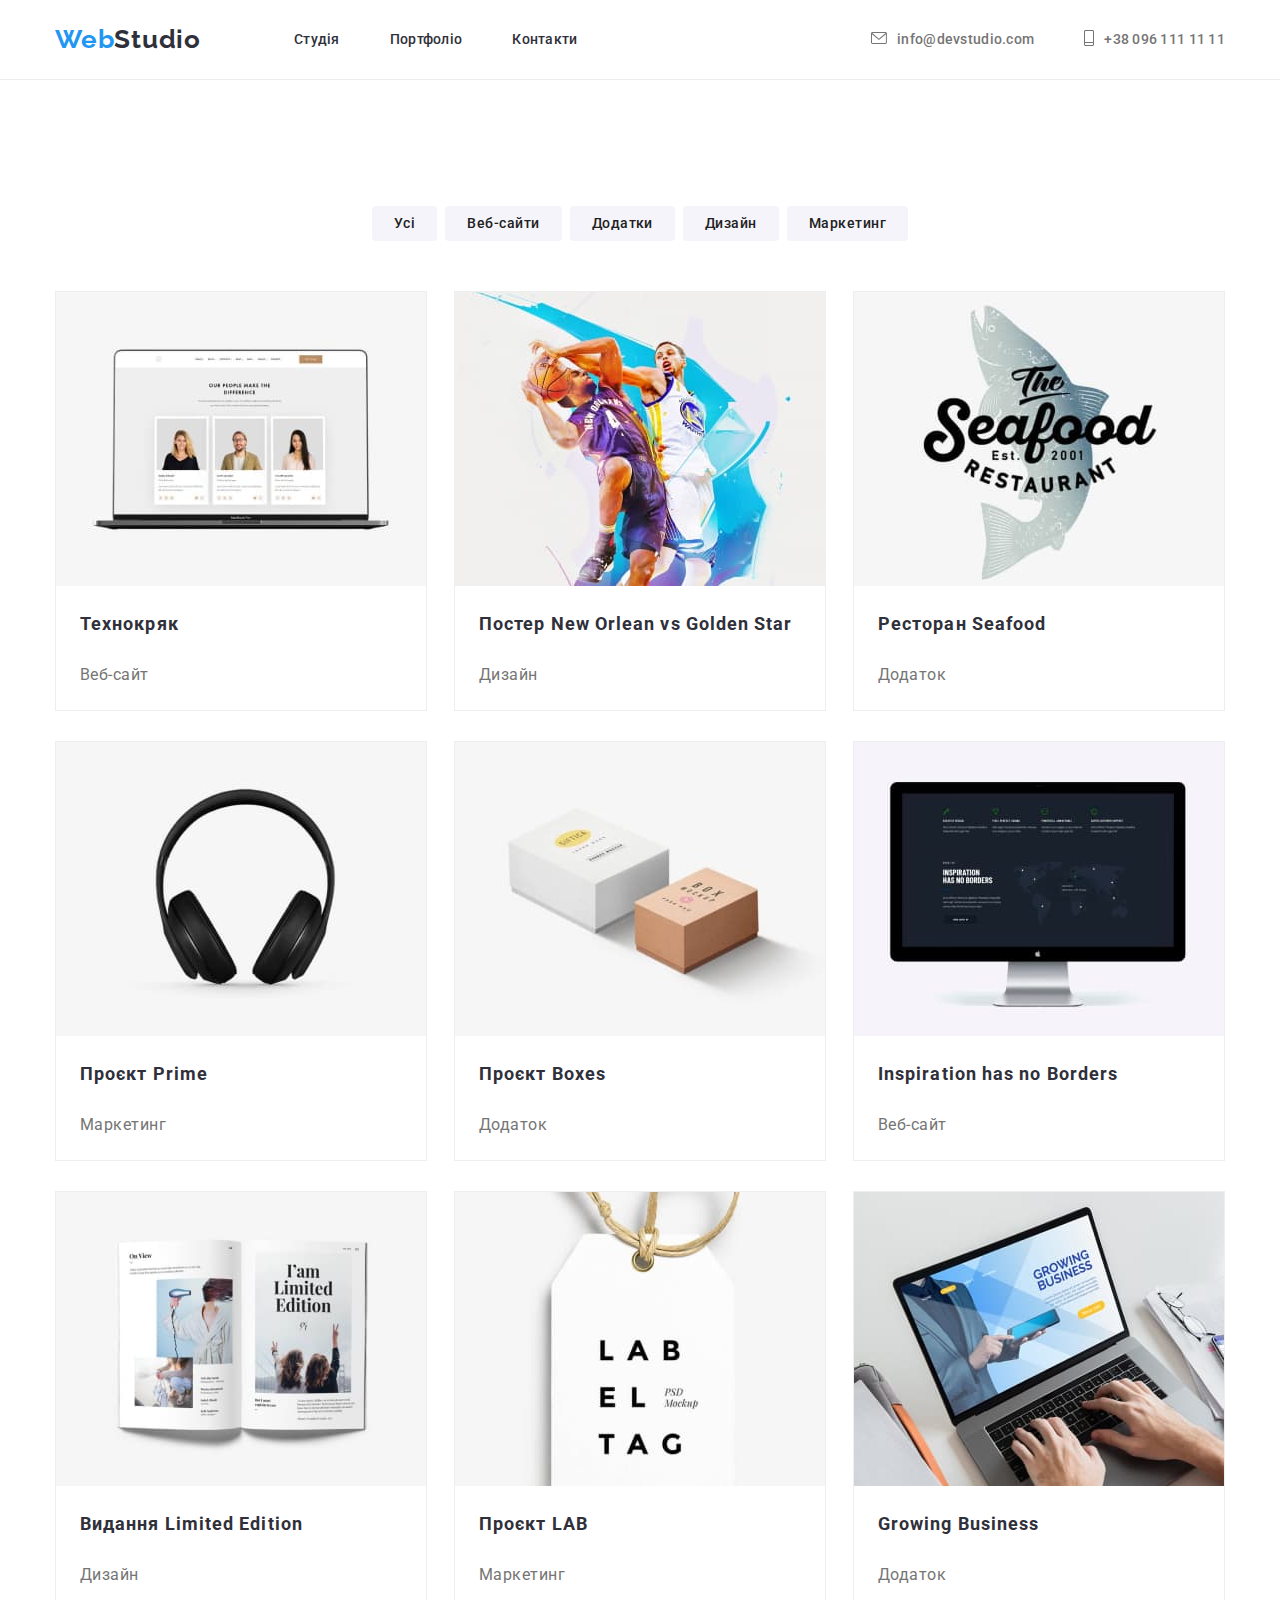
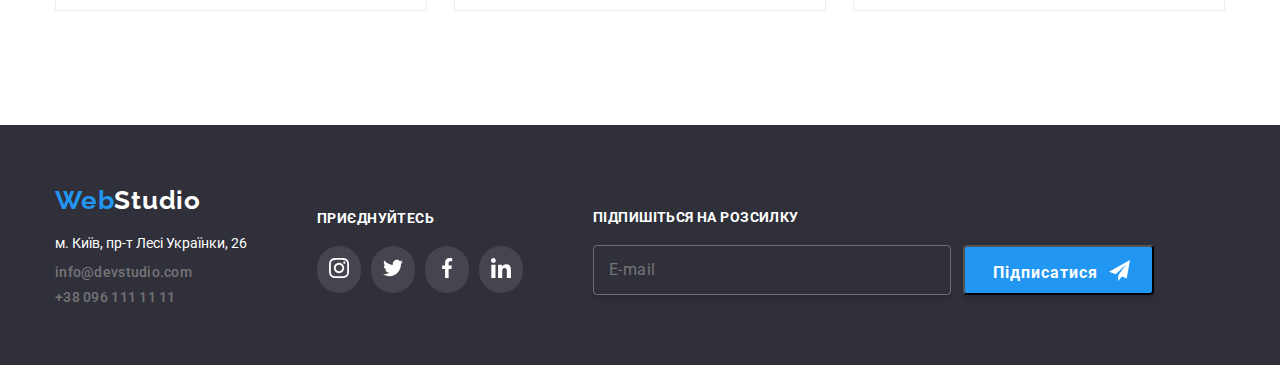
==== Portfolio.html @ fb2f6e96 "add Modal, Header after and footer form" ====
<!DOCTYPE html>
<html lang="en">
<head>
    <meta charset="UTF-8">
    <meta name="viewport" content="width=device-width, initial-scale=1.0">
    <link rel="preconnect" href="https://fonts.googleapis.com">
<link rel="preconnect" href="https://fonts.gstatic.com" crossorigin>
<link href="https://fonts.googleapis.com/css2?family=Raleway:wght@700;900&family=Roboto:wght@400;500;700&display=swap" rel="stylesheet">
<link rel="stylesheet" href="https://cdnjs.cloudflare.com/ajax/libs/modern-normalize/2.0.0/modern-normalize.min.css">
    <title>Portfolio</title>

    <link rel="stylesheet" href="./css/potfolio.css">

</head> 
<body>
    <header class="header">
        <div class="container">
            <div class="header_pages">
            <a href="index.html" class="logo">Web<span class="logo2" id="header-logo__black">Studio</span></a>
            <nav class="navigation">
            <ul class="nav__list">
                <li class="nav-list__item"><a href="./index.html" class="nav-list__link">Студія</a></li>
                <li class="nav-list__item"><a href="./Portfolio.html" class="nav-list__link">Портфоліо</a> </li>
                <li class="nav-list__item"><a href="#" class="nav-list__link">Контакти</a></li>
            </ul>
            </nav>
        </div>
            <ul class="contacts">

                <li class="contacts__item">
                <a href="mailto:info@devstudio.com" class="contact-link__item">    
                    <svg class="contacts-email__svg">
                    <use href="./images/icons/symbol-defs.svg#icon-email"></use>
                </svg>
                </a> 
                <a href="mailto:info@devstudio.com" class="mailto__link">info@devstudio.com</a>
            </li>
                <li class="contacts__item">
                    <a href="tel:+380961111111" class="contact-link__item">
                    <svg class="contacts-phone__svg">
                    <use href="./images/icons/symbol-defs.svg#icon-phone"></use>
                </svg>
                </a>
                <a href="tel:+380961111111" class="tel__link">+38 096 111 11 11</a>
            </li>
            
            </ul>
    </div>
    </header>
    <main class="main">
        <section class="descr">
        <div class="container">
            <ul class="btn__list">
                <li class="btn-list__item">
                    <button type="button" class="btn-list__btn">Усі
                        
                    </button></li>
                <li class="btn-list__item">
                    <button type="button" class="btn-list__btn">Веб-сайти

                    </button></li>
                <li class="btn-list__item">
                    <button type="button" class="btn-list__btn">Додатки

                    </button></li>
                <li class="btn-list__item">
                    <button type="button" class="btn-list__btn">Дизайн

                    </button></li>
                <li class="btn-list__item">
                    <button type="button" class="btn-list__btn">Маркетинг

                    </button></li>
            </ul>
        <ul class="descr__list">
            <li class="descr-list__item">
                <img src="./images/imgp1.jpg" alt="PC" class="list__img">
                <h3 class="descr-list__title">Технокряк</h3>
                <p  class="descr-list__category">Веб-сайт</p>
            </li>
            <li class="descr-list__item">
                <img   class="list__img" src="./images/imgp2.jpg" alt="basket-ball">
                <h3 class="descr-list__title">Постер New Orlean vs Golden Star</h3>
                <p  class="descr-list__category">Дизайн</p>
            </li>
            <li class="descr-list__item">
                <img  class="list__img" src="./images/imgp3.jpg" alt="SeaGood">
                <h3 class="descr-list__title">Ресторан Seafood</h3>
                <p  class="descr-list__category">Додаток</p>
            </li>
            <li class="descr-list__item">
                <img  class="list__img" src="./images/imgp4.jpg" alt="earphones">
                <h3 class="descr-list__title">Проєкт Prime</h3>
                <p  class="descr-list__category">Маркетинг</p>
            </li>
            <li class="descr-list__item">
                <img  class="list__img" src="./images/imgp5.jpg" alt="boxes">
                <h3 class="descr-list__title"> Проєкт Boxes</h3>
                <p  class="descr-list__category">Додаток</p>
            </li>
            <li class="descr-list__item">
                <img  class="list__img" src="./images/imgp6.jpg" alt="PC_2.0">
                <h3 class="descr-list__title">Inspiration has no Borders</h3>
                <p  class="descr-list__category">Веб-сайт</p>
            </li>
            <li class="descr-list__item">
                <img  class="list__img" src="./images/imgp7.jpg" alt="book">
                <h3 class="descr-list__title">Видання Limited Edition</h3>
                <p class="descr-list__category">Дизайн</p>
            </li>
            <li class="descr-list__item">
                <img  class="list__img" src="./images/imgp8.jpg" alt="Lab_El_Tag">
                <h3 class="descr-list__title"> Проєкт LAB</h3>
                <p  class="descr-list__category">Маркетинг</p>
            </li>
            <li class="descr-list__item">
                <img  class="list__img" src="./images/imgp9.jpg" alt="PC_3.0">
                <h3 class="descr-list__title">Growing Business</h3>
                <p class="descr-list__category">Додаток</p>
            </li>
        </ul> 
    </div>
    </section>
    </main>
    <footer class="footer">
        <div class="container"> 
        <div class="footer-pages__left">
            <a href="./index.html" class="logo">Web<span class="logo2" id="footer-logo__white">Studio</span></a>
            
    <p class="footer__address">м. Київ, пр-т Лесі Українки, 26</p>
            <ul class="footer-contacts__list">
    <li class="footer-list__item"><a href="mailto:info@devstudio.com" class="footer__mailto">info@devstudio.com</a> </li>
    <li class="footer-list__item"><a href="tel:+380961111111" class="footer__tel ">+38 096 111 11 11</a></li>
    </div>      
    </ul>
        <div class="footer-pages__center">
            <h3 class="footer-pages__title">приєднуйтесь</h3>
            <ul class="footer-network__list">
            <li class="footer-network__item">
                <a href="#" class="footer-network__link">
                <svg class="footer-network__svg">
                    <use href="./images/icons/symbol-defs.svg#icon-instagram"></use>
                </svg>
                </a>
            </li>
            <li class="footer-network__item">
                <a href="#" class="footer-network__link">
                <svg class="footer-network__svg">
                    <use href="./images/icons/symbol-defs.svg#icon-twitter"></use>
                </svg>
                </a>
            </li>
            <li class="footer-network__item">
                <a href="#" class="footer-network__link">
                <svg class="footer-network__svg">
                    <use href="./images/icons/symbol-defs.svg#icon-facebook"></use>
                </svg>
                </a>
            </li>
            <li class="footer-network__item">
                <a href="#" class="footer-network__link">
                <svg class="footer-network__svg">
                    <use href="./images/icons/symbol-defs.svg#icon-linkedin"></use>
                </svg>
                </a>
            </li>
            </ul>
        </div>
        <div class="footer-pages__right">
            <h3 class="footer-pages__title">Підпишіться на розсилку</h3>
            <form class="footer-right__form">
                <input type="email" placeholder="E-mail" class="footer-right__input">
                <button class="footer-right__btn" type="button">Підписатися <svg class="footer-right__icon"><use href="./images/icons/symbol-defs.svg#icon-footer1"></use></svg></button>
            </form>
        </div>
</div>
    </footer>
</body>
</html>
---- css/potfolio.css ----
:root{
    --project-black:#2F303A;;
    --project-grey:rgba(117, 117, 117, 1);
    --project-blue:rgba(33, 150, 243, 1);
}
body{
    font-family: 'Roboto', sans-serif;
    font-size: 14px;
    font-style: normal;
    line-height: normal;
}
a{
    text-decoration: none;
}
ul{
    list-style-type: none;
}

ul, p, h2, button{
    padding: 0;
    margin: 0;
}
/* container */
.container{
    width: 1200px;
    padding: 0 15px;
    margin: 0 auto;
} 
button{
    cursor: pointer;
}
/* header */
header{
    /* outline: 2px solid burlywood; */
    padding: 24px 0 25px;
}
.header .container{
    display: flex;
    align-items: center;
    justify-content: space-between;
}
.header_pages{
    display: flex;
    gap: 93px;
    
}
.logo{
    color: var(--project-blue);
    font-family: 'Raleway',sans-serif;
    font-size: 26px;
    font-weight: 700;
    letter-spacing: 0.78px;
    text-decoration: none; 


   
}
.logo2{
    font-family: 'Raleway', sans-serif;
    font-size: 26px;
    font-weight: 700;
    letter-spacing: 0.78px;
    text-decoration: none;
}
#header-logo__black{
    color: var(--project-black);
}
.navigation{
    display: flex;
    align-items: center;
    justify-content: space-between;

}
.nav__list{
  display: flex;
  gap: 50px;
}
.nav-list__item{
    position: relative;
}
.nav-list__link{
    color: var(--project-black);
    font-weight: 500;
    line-height: normal;
    letter-spacing: 0.28px;
    text-decoration: none;
}
.nav-list__link:hover{
    color: var(--project-blue);
}
.nav-list__link:hover::after{
    content: '';
    display: block;
    background-color: #2196f3;
    border-radius: 2px;
    width: 100%;
    height: 4px;
    position: absolute;
    top: 45px;
}
.contacts{
    display: flex;
    gap: 50px;
}
.contacts__item{
    display: flex;
    align-items: center;
    justify-content: center;
}
.contacts-email__svg{
    width: 16px;
    height: 12px;
}
.contacts-phone__svg{
    width: 10px;
    height: 16px;
}
.contacts-email__svg, .contacts-phone__svg{
    fill: #757575;
}
.contacts__item:hover svg{
    fill: #2196f3;
}
.mailto__link,.tel__link{
    color: var(--project-grey);
    font-weight: 500;
    letter-spacing: 0.28px;
    margin-left: 10px;
}
.mailto__link:hover, .tel__link:hover{
    color: var(--project-blue);
}

.header .container{
    display: flex;
    align-items: center;
    justify-content: space-between;
}
/* descr */
.descr{
    padding-bottom: 114px;
    border-top: 1px solid #ECECEC;
}
.btn__list{
    display: flex;
    gap: 8px;
    justify-content: center;
    
}
.btn-list__btn{
    cursor: pointer;
    border-radius: 4px;
    background: #F5F4FA;
    flex-shrink: 0;


    color:#212121;
    text-align: center;
    font-weight: 500;
    line-height: 1.625;
    letter-spacing: 0.48px;
    border-color: #FFF;
    padding: 6px 22px;
    margin: 126px 0 50px;
    border: none;
    flex-basis: calc(( 100% - 40px) / 5);
}
.btn-list__btn:hover{
    border-color: var(--project-blue);
    background-color: var(--project-blue);
    color: #FFF;
    box-shadow: 0px 2px 2px 0px rgba(0, 0, 0, 0.12), 0px 1px 2px 0px rgba(0, 0, 0, 0.08), 0px 3px 1px 0px rgba(0, 0, 0, 0.10);
}
/* descr-list */
.descr__list{
    display: flex;
    flex-wrap: wrap;
    row-gap: 30px;
    justify-content: space-between;

}
.descr-list__item{

    border: 1px solid #EEE;
    background: #FFF;
    padding: 0 0 20px;
    flex-basis:calc((100% - 60px ) / 3);  
    cursor: pointer;
}
.descr-list__item:hover{
    box-shadow: 0px 2px 2px 0px rgba(0, 0, 0, 0.12), 0px 1px 2px 0px rgba(0, 0, 0, 0.08), 0px 3px 1px 0px rgba(0, 0, 0, 0.10);
}
.descr-list__img{
    width: 370px;
    height: 294px;
    flex-shrink: 0;

}
.descr-list__title{
    color: var(--project-black);
    font-size: 18px;
    font-weight: 700;
    line-height: 2; /* 200% */
    letter-spacing: 1.08px;
    margin-top: 20px;
    padding-left: 24px;
}
.descr-list__category{
    color: var(--project-grey);
    font-size: 16px;
    font-weight: 400;
    line-height: 1.875; 
    letter-spacing: 0.48px ;
    padding-left: 24px;
}
.list__img, button{
    display: block;
}
/* footer */
.footer{
    /* outline: 2px solid red; */
    padding: 60px 0;
    background-color: var(--project-black);
}
.footer .container{
    display: flex;
    align-items: center;
}
.footer .container{
    display: flex;
    align-items:center ;
    gap: 70px;
}
.footer-pages__left{
    display: flex;
    flex-direction: column;
}
#footer-logo__white{
    color: #fff;
}
.footer-contacts__list{
    display: flex;
    gap: 9px;
    flex-direction: column;
}
.footer__address{
    margin: 20px 0 13px;
    color: #FFF;
}
.footer__mailto, .footer__tel{
    color: var(--project-grey);
    font-weight: 500;
    letter-spacing: 0.28px;
    text-decoration: none; 
}
.footer__tel:hover{
    color: var(--project-blue);
}
.footer__mailto:hover{
    color: var(--project-blue);
}
.footer-pages__title{
    font-family: var(--font-family);
    font-weight: 700;
    font-size: 14px;
    letter-spacing: 0.03em;
    text-transform: uppercase;
    color: #fff;
    margin-bottom: 20px;
}
.footer-network__list{
    display: flex;
    gap: 10px;
    
}
.footer-network__item{
    display: inline-block;
    padding: 12px;
    border-radius: 22px;
    background-color:rgba(255, 255, 255, 0.1) ;
}
.footer-network__item:hover{
    background-color:  #2196f3;
    cursor: pointer;
}
.footer-network__svg{
    fill: #FFF;
    width: 20px;
    height: 20px;
}
.footer-right__form{
    display: flex;
    gap: 12px;
}
.footer-right__input{
    border: 1px solid rgba(255, 255, 255, 0.3);
    border-radius: 4px;
    width: 358px;
    height: 50px;
    box-shadow: 0 4px 4px 0 rgba(0, 0, 0, 0.15);
    background-color: rgba(33, 150, 243, 0);
    padding: 13px 15px;
    
    font-weight: 400;
    font-size: 16px;
    line-height: 125%;
    letter-spacing: 0.03em;
    color: rgba(255, 255, 255, 0.6);
}

.footer-right__btn{
    border-radius: 4px;
    box-shadow: 0 4px 4px 0 rgba(0, 0, 0, 0.15);
    background-color: #2196f3;
    padding: 10px 28px;
    height: 50px;


    font-weight: 700;
    font-size: 16px;
    line-height: 187%;
    letter-spacing: 0.06em;
    text-align: center;
    color: #fff;
}
.footer-right__icon{
    width: 21px;
    height: 21px;
    fill: #FFF;
    position: relative;
    left: 6px;
    top: 3px;
}
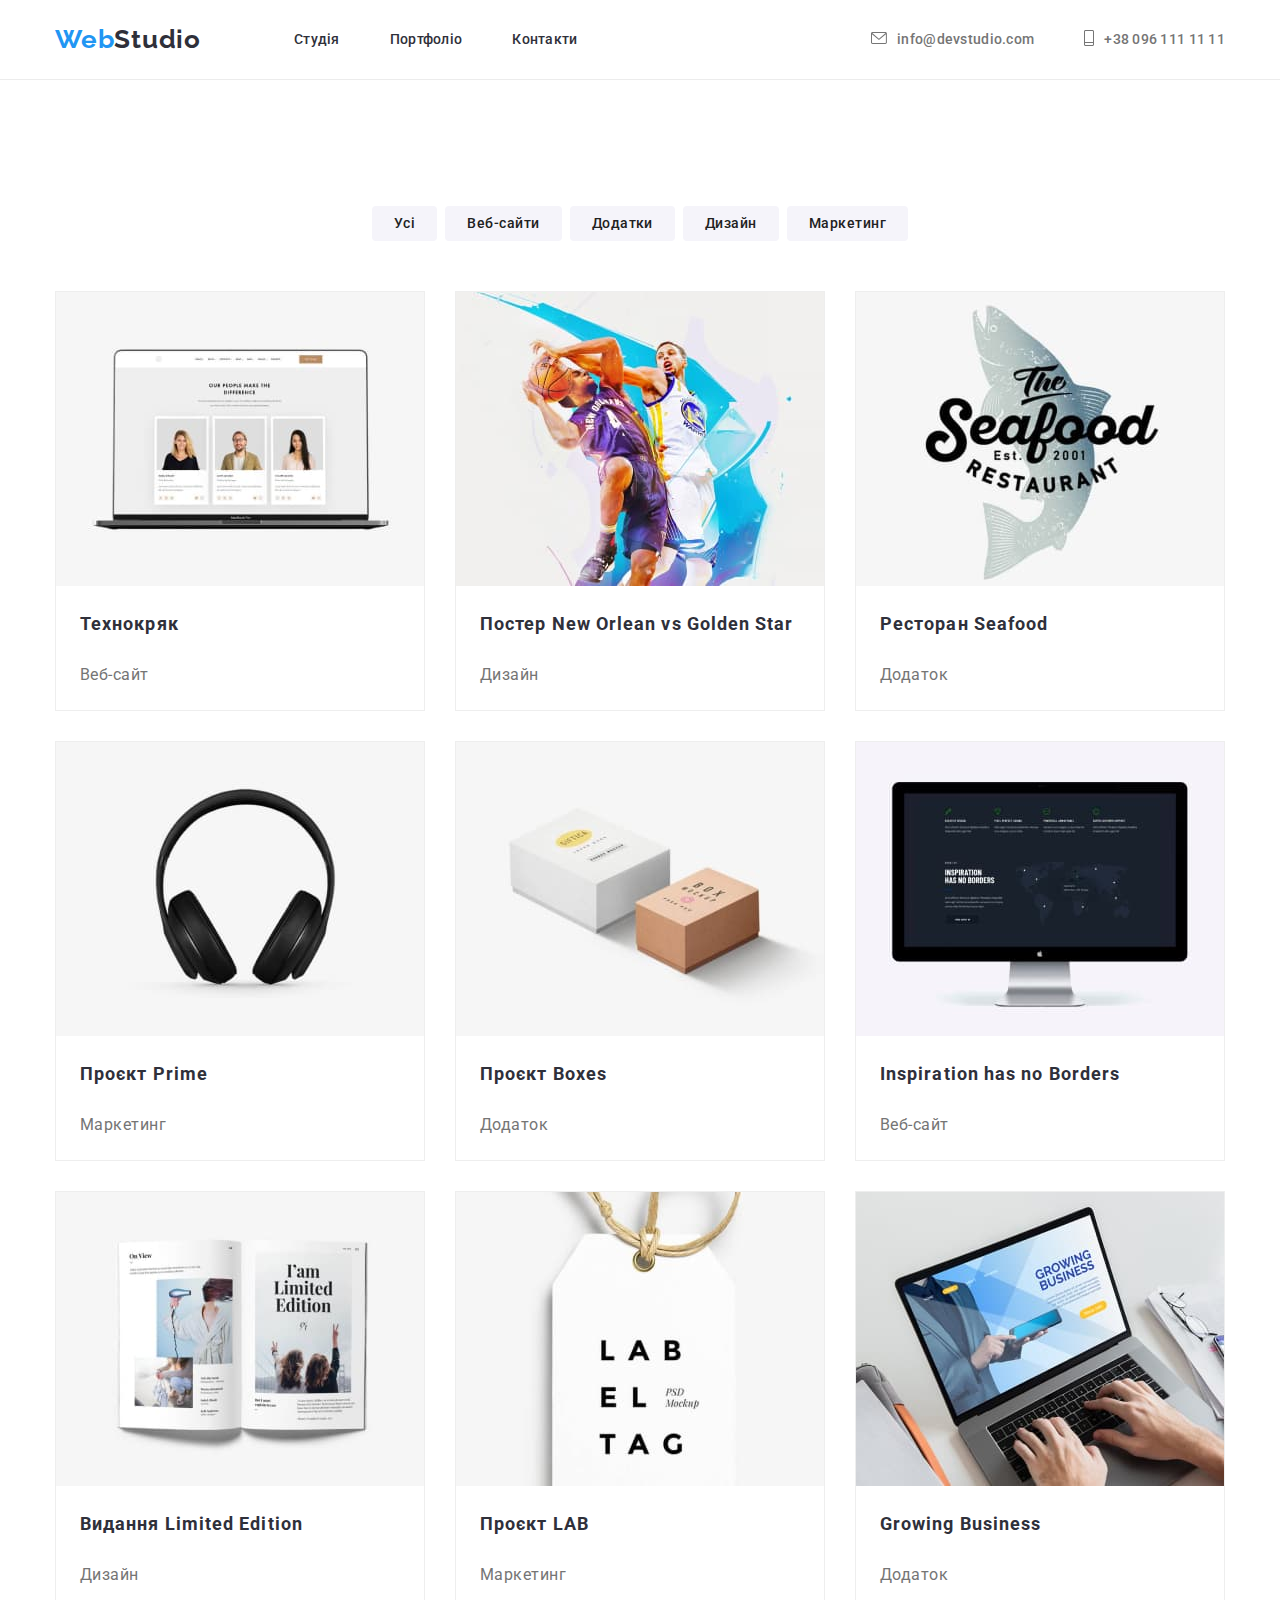
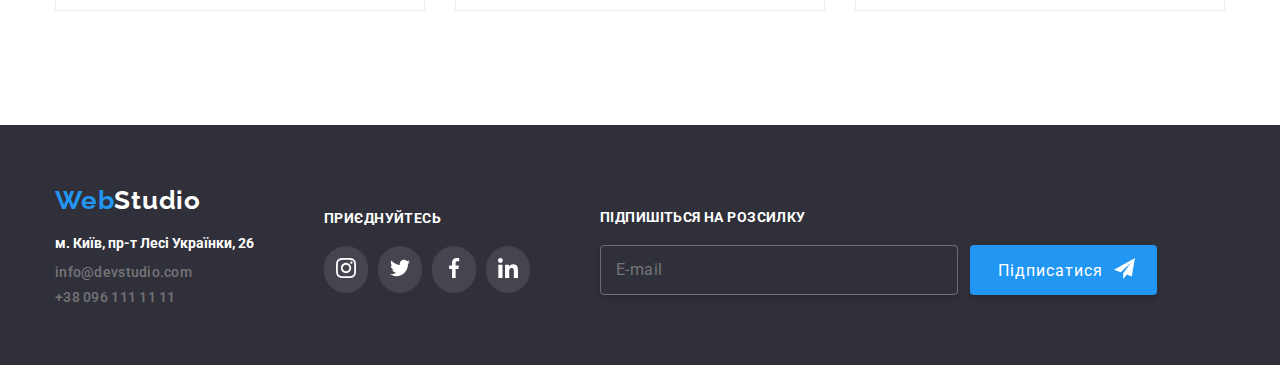
==== commit 4504763d: "add Portfolio overlay" ====
--- a/Portfolio.html
+++ b/Portfolio.html
@@ -75,46 +75,91 @@
         <ul class="descr__list">
             <li class="descr-list__item">
                 <img src="./images/imgp1.jpg" alt="PC" class="list__img">
+                <div class="descr-overlay__box">
+                    <p class="descr-overlay__text">
+                        Ресурс пропонує комплексні пропозиції з різним рівнем функціоналу та сервісів. Все це дозволить відвідувачу отримати вичерпні відомості про компанію чи приватну особу.
+                    </p>
+                </div>
                 <h3 class="descr-list__title">Технокряк</h3>
                 <p  class="descr-list__category">Веб-сайт</p>
             </li>
             <li class="descr-list__item">
                 <img   class="list__img" src="./images/imgp2.jpg" alt="basket-ball">
+                <div class="descr-overlay__box">
+                    <p class="descr-overlay__text">
+                        Ресурс пропонує комплексні пропозиції з різним рівнем функціоналу та сервісів. Все це дозволить відвідувачу отримати вичерпні відомості про компанію чи приватну особу.
+                    </p>
+                </div>
                 <h3 class="descr-list__title">Постер New Orlean vs Golden Star</h3>
                 <p  class="descr-list__category">Дизайн</p>
             </li>
             <li class="descr-list__item">
                 <img  class="list__img" src="./images/imgp3.jpg" alt="SeaGood">
+                <div class="descr-overlay__box">
+                    <p class="descr-overlay__text">
+                        Ресурс пропонує комплексні пропозиції з різним рівнем функціоналу та сервісів. Все це дозволить відвідувачу отримати вичерпні відомості про компанію чи приватну особу.
+                    </p>
+                </div>
                 <h3 class="descr-list__title">Ресторан Seafood</h3>
                 <p  class="descr-list__category">Додаток</p>
             </li>
             <li class="descr-list__item">
                 <img  class="list__img" src="./images/imgp4.jpg" alt="earphones">
+                <div class="descr-overlay__box">
+                    <p class="descr-overlay__text">
+                        Ресурс пропонує комплексні пропозиції з різним рівнем функціоналу та сервісів. Все це дозволить відвідувачу отримати вичерпні відомості про компанію чи приватну особу.
+                    </p>
+                </div>
                 <h3 class="descr-list__title">Проєкт Prime</h3>
                 <p  class="descr-list__category">Маркетинг</p>
             </li>
             <li class="descr-list__item">
                 <img  class="list__img" src="./images/imgp5.jpg" alt="boxes">
+                <div class="descr-overlay__box">
+                    <p class="descr-overlay__text">
+                        Ресурс пропонує комплексні пропозиції з різним рівнем функціоналу та сервісів. Все це дозволить відвідувачу отримати вичерпні відомості про компанію чи приватну особу.
+                    </p>
+                </div>
                 <h3 class="descr-list__title"> Проєкт Boxes</h3>
                 <p  class="descr-list__category">Додаток</p>
             </li>
             <li class="descr-list__item">
                 <img  class="list__img" src="./images/imgp6.jpg" alt="PC_2.0">
+                <div class="descr-overlay__box">
+                    <p class="descr-overlay__text">
+                        Ресурс пропонує комплексні пропозиції з різним рівнем функціоналу та сервісів. Все це дозволить відвідувачу отримати вичерпні відомості про компанію чи приватну особу.
+                    </p>
+                </div>
                 <h3 class="descr-list__title">Inspiration has no Borders</h3>
                 <p  class="descr-list__category">Веб-сайт</p>
             </li>
             <li class="descr-list__item">
                 <img  class="list__img" src="./images/imgp7.jpg" alt="book">
+                <div class="descr-overlay__box">
+                    <p class="descr-overlay__text">
+                        Ресурс пропонує комплексні пропозиції з різним рівнем функціоналу та сервісів. Все це дозволить відвідувачу отримати вичерпні відомості про компанію чи приватну особу.
+                    </p>
+                </div>
                 <h3 class="descr-list__title">Видання Limited Edition</h3>
                 <p class="descr-list__category">Дизайн</p>
             </li>
             <li class="descr-list__item">
                 <img  class="list__img" src="./images/imgp8.jpg" alt="Lab_El_Tag">
+                <div class="descr-overlay__box">
+                    <p class="descr-overlay__text">
+                        Ресурс пропонує комплексні пропозиції з різним рівнем функціоналу та сервісів. Все це дозволить відвідувачу отримати вичерпні відомості про компанію чи приватну особу.
+                    </p>
+                </div>
                 <h3 class="descr-list__title"> Проєкт LAB</h3>
                 <p  class="descr-list__category">Маркетинг</p>
             </li>
             <li class="descr-list__item">
                 <img  class="list__img" src="./images/imgp9.jpg" alt="PC_3.0">
+                <div class="descr-overlay__box">
+                    <p class="descr-overlay__text">
+                        Ресурс пропонує комплексні пропозиції з різним рівнем функціоналу та сервісів. Все це дозволить відвідувачу отримати вичерпні відомості про компанію чи приватну особу.
+                    </p>
+                </div>
                 <h3 class="descr-list__title">Growing Business</h3>
                 <p class="descr-list__category">Додаток</p>
             </li>
--- a/css/potfolio.css
+++ b/css/potfolio.css
@@ -2,12 +2,15 @@
     --project-black:#2F303A;;
     --project-grey:rgba(117, 117, 117, 1);
     --project-blue:rgba(33, 150, 243, 1);
+    --svg-hover: #2196f3;
+    --web-studio-white:#FFF;
 }
 body{
     font-family: 'Roboto', sans-serif;
     font-size: 14px;
     font-style: normal;
     line-height: normal;
+    font-weight: 700;
 }
 a{
     text-decoration: none;
@@ -28,6 +31,7 @@
 } 
 button{
     cursor: pointer;
+    border: none;
 }
 /* header */
 header{
@@ -48,7 +52,6 @@
     color: var(--project-blue);
     font-family: 'Raleway',sans-serif;
     font-size: 26px;
-    font-weight: 700;
     letter-spacing: 0.78px;
     text-decoration: none; 
 
@@ -58,7 +61,6 @@
 .logo2{
     font-family: 'Raleway', sans-serif;
     font-size: 26px;
-    font-weight: 700;
     letter-spacing: 0.78px;
     text-decoration: none;
 }
@@ -159,7 +161,7 @@
     font-weight: 500;
     line-height: 1.625;
     letter-spacing: 0.48px;
-    border-color: #FFF;
+    border-color: var(--web-studio-white);
     padding: 6px 22px;
     margin: 126px 0 50px;
     border: none;
@@ -168,7 +170,7 @@
 .btn-list__btn:hover{
     border-color: var(--project-blue);
     background-color: var(--project-blue);
-    color: #FFF;
+    color: var(--web-studio-white);
     box-shadow: 0px 2px 2px 0px rgba(0, 0, 0, 0.12), 0px 1px 2px 0px rgba(0, 0, 0, 0.08), 0px 3px 1px 0px rgba(0, 0, 0, 0.10);
 }
 /* descr-list */
@@ -182,24 +184,49 @@
 .descr-list__item{
 
     border: 1px solid #EEE;
-    background: #FFF;
+    background: var(--web-studio-white);
     padding: 0 0 20px;
     flex-basis:calc((100% - 60px ) / 3);  
     cursor: pointer;
-}
+
+    position: relative;
+    overflow: hidden;
+}
+
 .descr-list__item:hover{
     box-shadow: 0px 2px 2px 0px rgba(0, 0, 0, 0.12), 0px 1px 2px 0px rgba(0, 0, 0, 0.08), 0px 3px 1px 0px rgba(0, 0, 0, 0.10);
 }
-.descr-list__img{
+.descr-list__item:hover .descr-overlay__box{
+    transform: translatey(0);
+}
+.descr-overlay__box{
+    position: absolute;
+    top: 0;
+    left: 0;
+    width: 100%;
+    height: 100%;
+
+    transform: translatey(100%);
+}
+.descr-overlay__text{
+    font-weight: 400;
+    font-size: 18px;
+    line-height: 156%;
+    letter-spacing: 0.03em;
+    color: #fff;
+    background-color: rgba(33, 150, 243, 0.9);
+    padding: 62px 23px;
+}
+.list__img{
     width: 370px;
     height: 294px;
     flex-shrink: 0;
 
 }
+
 .descr-list__title{
     color: var(--project-black);
     font-size: 18px;
-    font-weight: 700;
     line-height: 2; /* 200% */
     letter-spacing: 1.08px;
     margin-top: 20px;
@@ -236,7 +263,7 @@
     flex-direction: column;
 }
 #footer-logo__white{
-    color: #fff;
+    color: var(--web-studio-white);
 }
 .footer-contacts__list{
     display: flex;
@@ -245,7 +272,7 @@
 }
 .footer__address{
     margin: 20px 0 13px;
-    color: #FFF;
+    color: var(--web-studio-white);
 }
 .footer__mailto, .footer__tel{
     color: var(--project-grey);
@@ -261,11 +288,10 @@
 }
 .footer-pages__title{
     font-family: var(--font-family);
-    font-weight: 700;
     font-size: 14px;
     letter-spacing: 0.03em;
     text-transform: uppercase;
-    color: #fff;
+    color: var(--web-studio-white);
     margin-bottom: 20px;
 }
 .footer-network__list{
@@ -284,7 +310,7 @@
     cursor: pointer;
 }
 .footer-network__svg{
-    fill: #FFF;
+    fill: var(--web-studio-white);
     width: 20px;
     height: 20px;
 }
@@ -316,19 +342,19 @@
     height: 50px;
 
 
-    font-weight: 700;
     font-size: 16px;
     line-height: 187%;
     letter-spacing: 0.06em;
     text-align: center;
-    color: #fff;
+    color: var(--web-studio-white);
 }
 .footer-right__icon{
     width: 21px;
     height: 21px;
-    fill: #FFF;
+    fill: var(--web-studio-white);
     position: relative;
     left: 6px;
     top: 3px;
 }
 
+
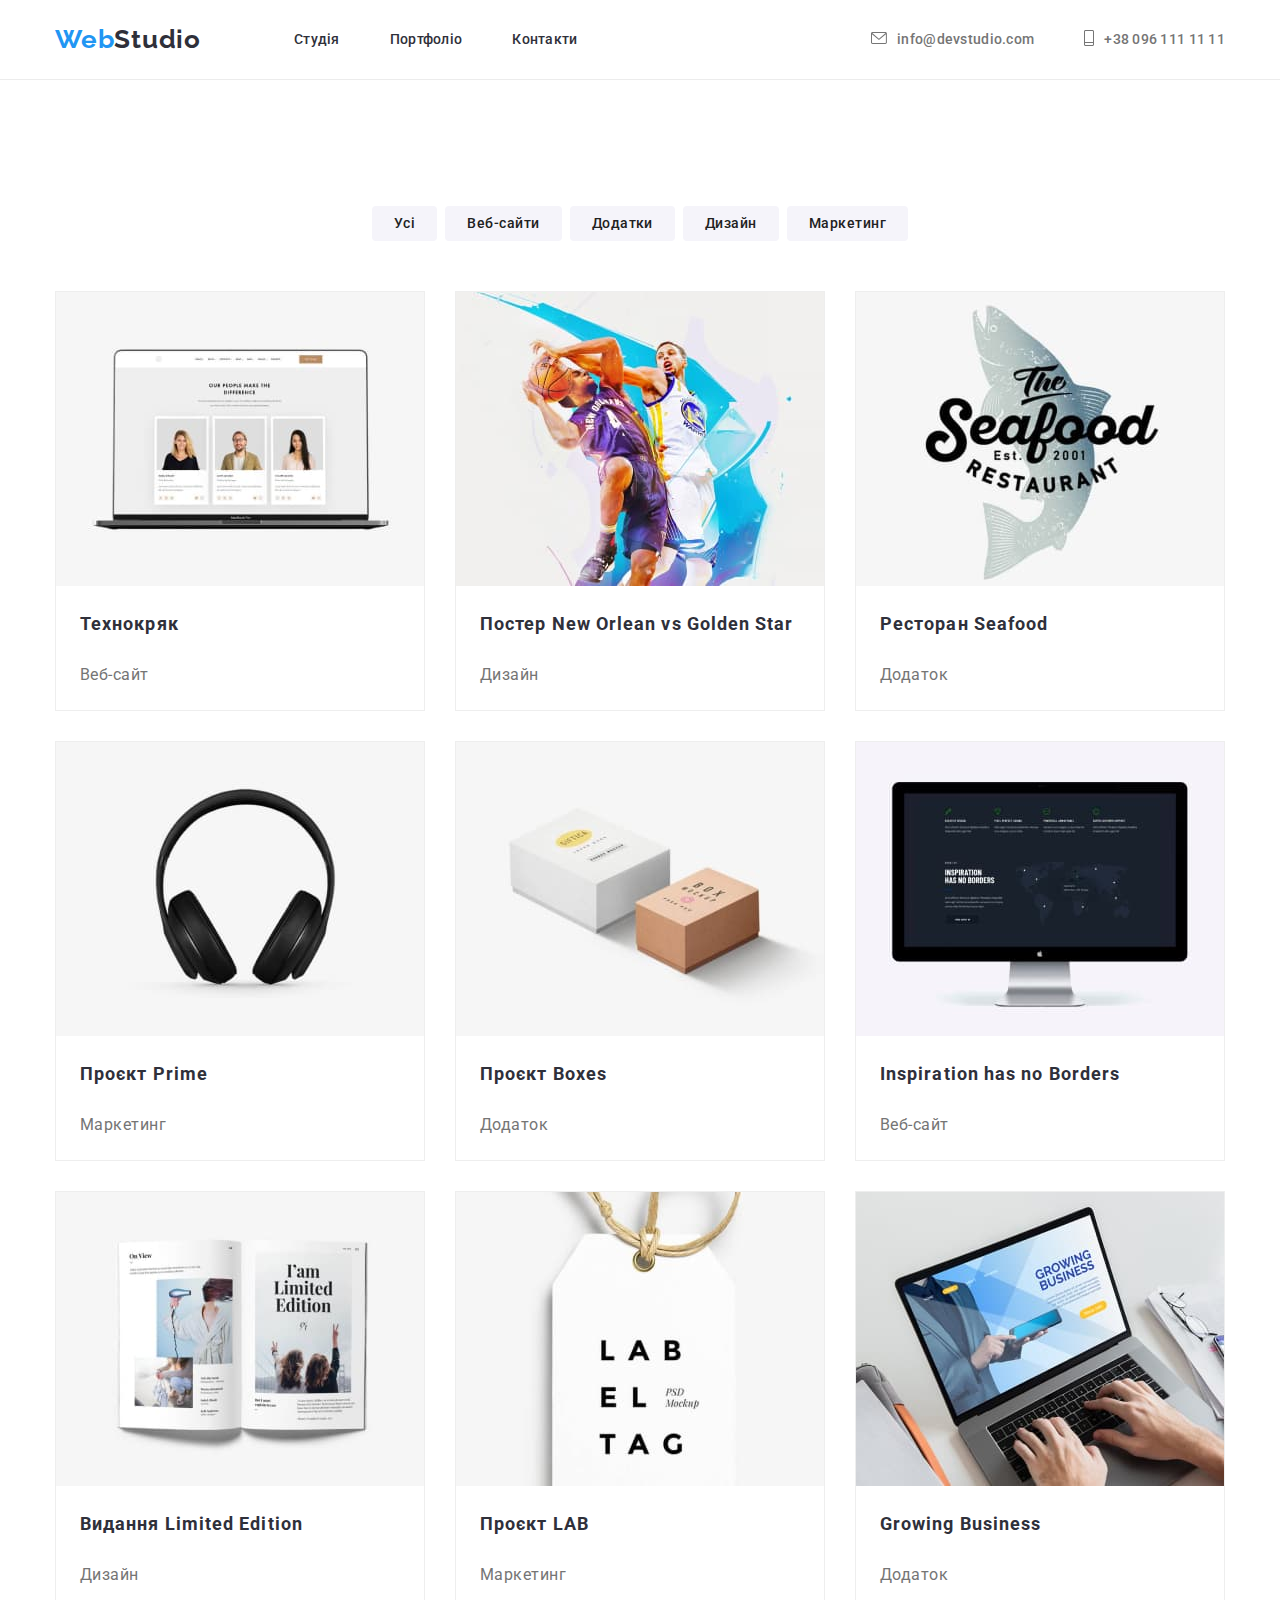
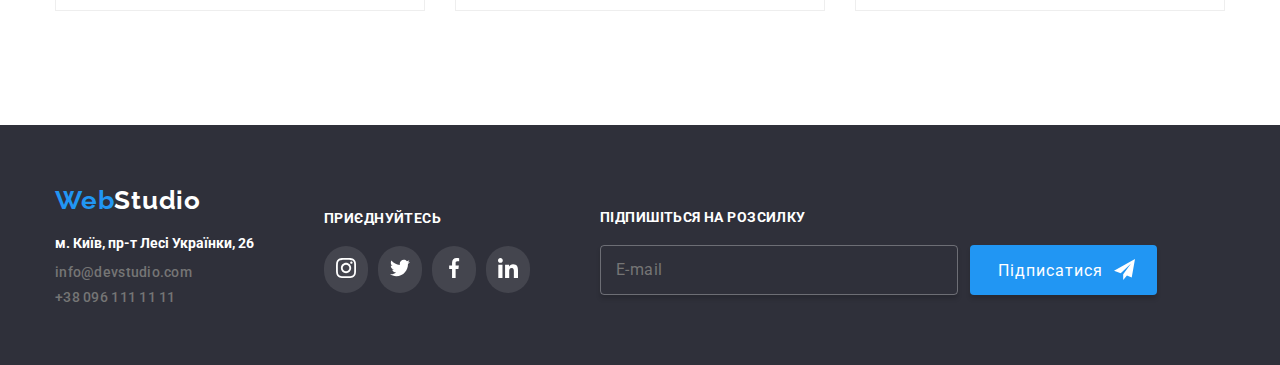
==== commit 09390819: "fixed bags" ====
--- a/Portfolio.html
+++ b/Portfolio.html
@@ -74,91 +74,109 @@
             </ul>
         <ul class="descr__list">
             <li class="descr-list__item">
+                <div class="thumb">
                 <img src="./images/imgp1.jpg" alt="PC" class="list__img">
                 <div class="descr-overlay__box">
                     <p class="descr-overlay__text">
                         Ресурс пропонує комплексні пропозиції з різним рівнем функціоналу та сервісів. Все це дозволить відвідувачу отримати вичерпні відомості про компанію чи приватну особу.
                     </p>
+                </div>
                 </div>
                 <h3 class="descr-list__title">Технокряк</h3>
                 <p  class="descr-list__category">Веб-сайт</p>
             </li>
             <li class="descr-list__item">
+                <div class="thumb">
                 <img   class="list__img" src="./images/imgp2.jpg" alt="basket-ball">
                 <div class="descr-overlay__box">
                     <p class="descr-overlay__text">
                         Ресурс пропонує комплексні пропозиції з різним рівнем функціоналу та сервісів. Все це дозволить відвідувачу отримати вичерпні відомості про компанію чи приватну особу.
                     </p>
+                </div>
                 </div>
                 <h3 class="descr-list__title">Постер New Orlean vs Golden Star</h3>
                 <p  class="descr-list__category">Дизайн</p>
             </li>
             <li class="descr-list__item">
+                <div class="thumb">
                 <img  class="list__img" src="./images/imgp3.jpg" alt="SeaGood">
                 <div class="descr-overlay__box">
                     <p class="descr-overlay__text">
                         Ресурс пропонує комплексні пропозиції з різним рівнем функціоналу та сервісів. Все це дозволить відвідувачу отримати вичерпні відомості про компанію чи приватну особу.
                     </p>
+                </div>
                 </div>
                 <h3 class="descr-list__title">Ресторан Seafood</h3>
                 <p  class="descr-list__category">Додаток</p>
             </li>
             <li class="descr-list__item">
+                <div class="thumb">
                 <img  class="list__img" src="./images/imgp4.jpg" alt="earphones">
                 <div class="descr-overlay__box">
                     <p class="descr-overlay__text">
                         Ресурс пропонує комплексні пропозиції з різним рівнем функціоналу та сервісів. Все це дозволить відвідувачу отримати вичерпні відомості про компанію чи приватну особу.
                     </p>
+                </div>
                 </div>
                 <h3 class="descr-list__title">Проєкт Prime</h3>
                 <p  class="descr-list__category">Маркетинг</p>
             </li>
             <li class="descr-list__item">
+                <div class="thumb">
                 <img  class="list__img" src="./images/imgp5.jpg" alt="boxes">
                 <div class="descr-overlay__box">
                     <p class="descr-overlay__text">
                         Ресурс пропонує комплексні пропозиції з різним рівнем функціоналу та сервісів. Все це дозволить відвідувачу отримати вичерпні відомості про компанію чи приватну особу.
                     </p>
+                </div>
                 </div>
                 <h3 class="descr-list__title"> Проєкт Boxes</h3>
                 <p  class="descr-list__category">Додаток</p>
             </li>
             <li class="descr-list__item">
+                <div class="thumb">
                 <img  class="list__img" src="./images/imgp6.jpg" alt="PC_2.0">
                 <div class="descr-overlay__box">
                     <p class="descr-overlay__text">
                         Ресурс пропонує комплексні пропозиції з різним рівнем функціоналу та сервісів. Все це дозволить відвідувачу отримати вичерпні відомості про компанію чи приватну особу.
                     </p>
+                </div>
                 </div>
                 <h3 class="descr-list__title">Inspiration has no Borders</h3>
                 <p  class="descr-list__category">Веб-сайт</p>
             </li>
             <li class="descr-list__item">
+                <div class="thumb">
                 <img  class="list__img" src="./images/imgp7.jpg" alt="book">
                 <div class="descr-overlay__box">
                     <p class="descr-overlay__text">
                         Ресурс пропонує комплексні пропозиції з різним рівнем функціоналу та сервісів. Все це дозволить відвідувачу отримати вичерпні відомості про компанію чи приватну особу.
                     </p>
+                </div>
                 </div>
                 <h3 class="descr-list__title">Видання Limited Edition</h3>
                 <p class="descr-list__category">Дизайн</p>
             </li>
             <li class="descr-list__item">
+                <div class="thumb">
                 <img  class="list__img" src="./images/imgp8.jpg" alt="Lab_El_Tag">
                 <div class="descr-overlay__box">
                     <p class="descr-overlay__text">
                         Ресурс пропонує комплексні пропозиції з різним рівнем функціоналу та сервісів. Все це дозволить відвідувачу отримати вичерпні відомості про компанію чи приватну особу.
                     </p>
+                </div>
                 </div>
                 <h3 class="descr-list__title"> Проєкт LAB</h3>
                 <p  class="descr-list__category">Маркетинг</p>
             </li>
             <li class="descr-list__item">
+                <div class="thumb">
                 <img  class="list__img" src="./images/imgp9.jpg" alt="PC_3.0">
                 <div class="descr-overlay__box">
                     <p class="descr-overlay__text">
                         Ресурс пропонує комплексні пропозиції з різним рівнем функціоналу та сервісів. Все це дозволить відвідувачу отримати вичерпні відомості про компанію чи приватну особу.
                     </p>
+                </div>
                 </div>
                 <h3 class="descr-list__title">Growing Business</h3>
                 <p class="descr-list__category">Додаток</p>
@@ -175,9 +193,9 @@
     <p class="footer__address">м. Київ, пр-т Лесі Українки, 26</p>
             <ul class="footer-contacts__list">
     <li class="footer-list__item"><a href="mailto:info@devstudio.com" class="footer__mailto">info@devstudio.com</a> </li>
-    <li class="footer-list__item"><a href="tel:+380961111111" class="footer__tel ">+38 096 111 11 11</a></li>
-    </div>      
+    <li class="footer-list__item"><a href="tel:+380961111111" class="footer__tel ">+38 096 111 11 11</a></li>      
     </ul>
+    </div>
         <div class="footer-pages__center">
             <h3 class="footer-pages__title">приєднуйтесь</h3>
             <ul class="footer-network__list">
@@ -215,10 +233,13 @@
             <h3 class="footer-pages__title">Підпишіться на розсилку</h3>
             <form class="footer-right__form">
                 <input type="email" placeholder="E-mail" class="footer-right__input">
-                <button class="footer-right__btn" type="button">Підписатися <svg class="footer-right__icon"><use href="./images/icons/symbol-defs.svg#icon-footer1"></use></svg></button>
+                <button class="footer-right__btn" type="submit">Підписатися <svg class="footer-right__icon"><use href="./images/icons/symbol-defs.svg#icon-footer1"></use></svg></button>
             </form>
         </div>
 </div>
+
+
+
     </footer>
 </body>
 </html>
--- a/css/potfolio.css
+++ b/css/potfolio.css
@@ -5,6 +5,7 @@
     --svg-hover: #2196f3;
     --web-studio-white:#FFF;
 }
+
 body{
     font-family: 'Roboto', sans-serif;
     font-size: 14px;
@@ -12,6 +13,15 @@
     line-height: normal;
     font-weight: 700;
 }
+html{
+    scroll-behavior: smooth;
+}
+*:focus {
+    outline: none;
+    border-color: #2196f3;
+    box-shadow: 0 0 5px #2196f3;
+    transition: box-shadow 250ms cubic-bezier(0.4, 0, 0.2, 1), border-color 250ms cubic-bezier(0.4, 0, 0.2, 1);
+}
 a{
     text-decoration: none;
 }
@@ -19,7 +29,7 @@
     list-style-type: none;
 }
 
-ul, p, h2, button{
+ul, p, h2, button, figure, figcaption{
     padding: 0;
     margin: 0;
 }
@@ -52,6 +62,7 @@
     color: var(--project-blue);
     font-family: 'Raleway',sans-serif;
     font-size: 26px;
+    font-weight: 700;
     letter-spacing: 0.78px;
     text-decoration: none; 
 
@@ -86,20 +97,26 @@
     line-height: normal;
     letter-spacing: 0.28px;
     text-decoration: none;
+    transition:  250ms cubic-bezier(0.4, 0, 0.2, 1);
 }
 .nav-list__link:hover{
     color: var(--project-blue);
 }
-.nav-list__link:hover::after{
+.nav-list__link::after{
     content: '';
-    display: block;
-    background-color: #2196f3;
+    background-color: var(--svg-hover);
     border-radius: 2px;
-    width: 100%;
+    width: 0;
     height: 4px;
     position: absolute;
     top: 45px;
-}
+    left: 0;
+    transition:  width 250ms cubic-bezier(0.4, 0, 0.2, 1);
+}
+.nav-list__link:hover::after{
+    width: 100%;
+}
+
 .contacts{
     display: flex;
     gap: 50px;
@@ -112,6 +129,7 @@
 .contacts-email__svg{
     width: 16px;
     height: 12px;
+    
 }
 .contacts-phone__svg{
     width: 10px;
@@ -119,15 +137,18 @@
 }
 .contacts-email__svg, .contacts-phone__svg{
     fill: #757575;
+    transition:  fill 250ms cubic-bezier(0.4, 0, 0.2, 1);
 }
 .contacts__item:hover svg{
-    fill: #2196f3;
+    fill: var(--svg-hover);
+
 }
 .mailto__link,.tel__link{
     color: var(--project-grey);
     font-weight: 500;
     letter-spacing: 0.28px;
     margin-left: 10px;
+    transition: color 250ms cubic-bezier(0.4, 0, 0.2, 1);
 }
 .mailto__link:hover, .tel__link:hover{
     color: var(--project-blue);
@@ -166,6 +187,7 @@
     margin: 126px 0 50px;
     border: none;
     flex-basis: calc(( 100% - 40px) / 5);
+    transition: background-color 250ms cubic-bezier(0.4, 0, 0.2, 1), color 250ms cubic-bezier(0.4, 0, 0.2, 1);
 }
 .btn-list__btn:hover{
     border-color: var(--project-blue);
@@ -191,14 +213,23 @@
 
     position: relative;
     overflow: hidden;
-}
-
+    transition: box-shadow 250ms cubic-bezier(0.4, 0, 0.2, 1);
+
+}
+.thumb{
+    position: relative;
+    width: 370px;
+    height: 294px;
+    overflow: hidden;
+}
 .descr-list__item:hover{
     box-shadow: 0px 2px 2px 0px rgba(0, 0, 0, 0.12), 0px 1px 2px 0px rgba(0, 0, 0, 0.08), 0px 3px 1px 0px rgba(0, 0, 0, 0.10);
 }
 .descr-list__item:hover .descr-overlay__box{
     transform: translatey(0);
-}
+    
+}
+
 .descr-overlay__box{
     position: absolute;
     top: 0;
@@ -207,6 +238,7 @@
     height: 100%;
 
     transform: translatey(100%);
+    transition: transform 0.5s ease;
 }
 .descr-overlay__text{
     font-weight: 400;
@@ -216,11 +248,14 @@
     color: #fff;
     background-color: rgba(33, 150, 243, 0.9);
     padding: 62px 23px;
+    width: 100%;
+    height: 294px;
 }
 .list__img{
-    width: 370px;
-    height: 294px;
-    flex-shrink: 0;
+    width: 100%;
+    height: 100%;
+    object-fit: cover;
+    object-position: center;
 
 }
 
@@ -279,6 +314,7 @@
     font-weight: 500;
     letter-spacing: 0.28px;
     text-decoration: none; 
+    transition: color 250ms cubic-bezier(0.4, 0, 0.2, 1); 
 }
 .footer__tel:hover{
     color: var(--project-blue);
@@ -304,10 +340,12 @@
     padding: 12px;
     border-radius: 22px;
     background-color:rgba(255, 255, 255, 0.1) ;
+    transition: background-color 250ms cubic-bezier(0.4, 0, 0.2, 1);  
 }
 .footer-network__item:hover{
-    background-color:  #2196f3;
+    background-color:  var(--svg-hover);
     cursor: pointer;
+    
 }
 .footer-network__svg{
     fill: var(--web-studio-white);
@@ -337,7 +375,7 @@
 .footer-right__btn{
     border-radius: 4px;
     box-shadow: 0 4px 4px 0 rgba(0, 0, 0, 0.15);
-    background-color: #2196f3;
+    background-color: var(--svg-hover);
     padding: 10px 28px;
     height: 50px;
 
@@ -354,7 +392,5 @@
     fill: var(--web-studio-white);
     position: relative;
     left: 6px;
-    top: 3px;
-}
-
-
+    top: 4px;
+}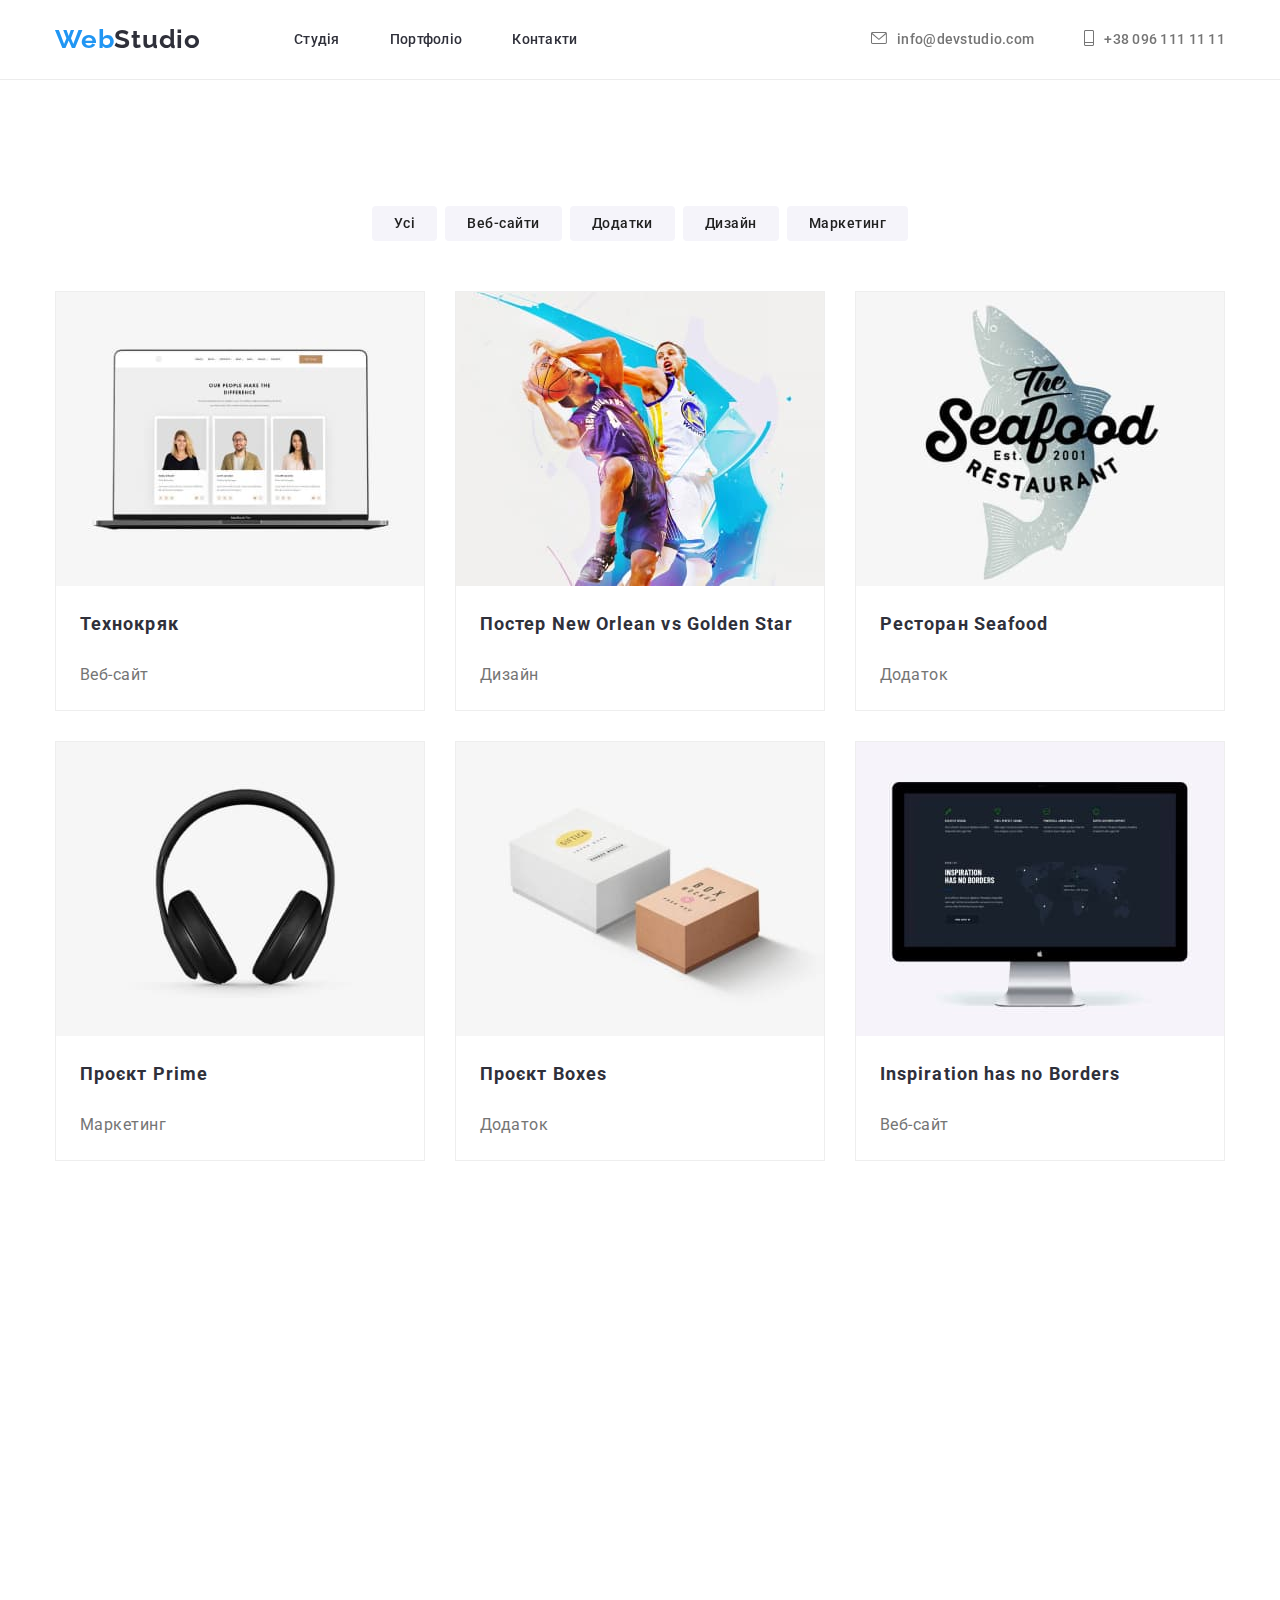
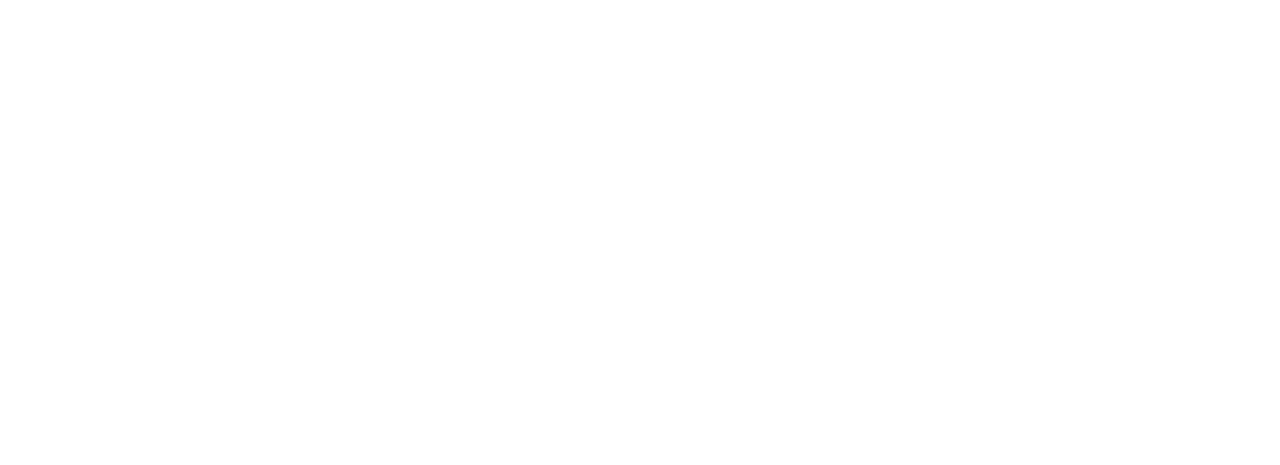
==== commit 050967fe: "add animation" ====
--- a/Portfolio.html
+++ b/Portfolio.html
@@ -3,6 +3,11 @@
 <head>
     <meta charset="UTF-8">
     <meta name="viewport" content="width=device-width, initial-scale=1.0">
+    <link
+    rel="stylesheet"
+    href="https://cdnjs.cloudflare.com/ajax/libs/animate.css/4.1.1/animate.min.css"
+  />
+  <link href="https://unpkg.com/aos@2.3.1/dist/aos.css" rel="stylesheet">
     <link rel="preconnect" href="https://fonts.googleapis.com">
 <link rel="preconnect" href="https://fonts.gstatic.com" crossorigin>
 <link href="https://fonts.googleapis.com/css2?family=Raleway:wght@700;900&family=Roboto:wght@400;500;700&display=swap" rel="stylesheet">
@@ -13,7 +18,7 @@
 
 </head> 
 <body>
-    <header class="header">
+    <header class="header" data-aos="fade-up">
         <div class="container">
             <div class="header_pages">
             <a href="index.html" class="logo">Web<span class="logo2" id="header-logo__black">Studio</span></a>
@@ -47,8 +52,8 @@
             </ul>
     </div>
     </header>
-    <main class="main">
-        <section class="descr">
+    <main class="main" data-aos="fade-up">
+        <section class="descr" data-aos="fade-up">
         <div class="container">
             <ul class="btn__list">
                 <li class="btn-list__item">
@@ -73,7 +78,7 @@
                     </button></li>
             </ul>
         <ul class="descr__list">
-            <li class="descr-list__item">
+            <li class="descr-list__item" data-aos="fade-up">
                 <div class="thumb">
                 <img src="./images/imgp1.jpg" alt="PC" class="list__img">
                 <div class="descr-overlay__box">
@@ -85,7 +90,7 @@
                 <h3 class="descr-list__title">Технокряк</h3>
                 <p  class="descr-list__category">Веб-сайт</p>
             </li>
-            <li class="descr-list__item">
+            <li class="descr-list__item" data-aos="fade-up">
                 <div class="thumb">
                 <img   class="list__img" src="./images/imgp2.jpg" alt="basket-ball">
                 <div class="descr-overlay__box">
@@ -97,7 +102,7 @@
                 <h3 class="descr-list__title">Постер New Orlean vs Golden Star</h3>
                 <p  class="descr-list__category">Дизайн</p>
             </li>
-            <li class="descr-list__item">
+            <li class="descr-list__item" data-aos="fade-up">
                 <div class="thumb">
                 <img  class="list__img" src="./images/imgp3.jpg" alt="SeaGood">
                 <div class="descr-overlay__box">
@@ -109,7 +114,7 @@
                 <h3 class="descr-list__title">Ресторан Seafood</h3>
                 <p  class="descr-list__category">Додаток</p>
             </li>
-            <li class="descr-list__item">
+            <li class="descr-list__item" data-aos="fade-up">
                 <div class="thumb">
                 <img  class="list__img" src="./images/imgp4.jpg" alt="earphones">
                 <div class="descr-overlay__box">
@@ -121,7 +126,7 @@
                 <h3 class="descr-list__title">Проєкт Prime</h3>
                 <p  class="descr-list__category">Маркетинг</p>
             </li>
-            <li class="descr-list__item">
+            <li class="descr-list__item" data-aos="fade-up">
                 <div class="thumb">
                 <img  class="list__img" src="./images/imgp5.jpg" alt="boxes">
                 <div class="descr-overlay__box">
@@ -133,7 +138,7 @@
                 <h3 class="descr-list__title"> Проєкт Boxes</h3>
                 <p  class="descr-list__category">Додаток</p>
             </li>
-            <li class="descr-list__item">
+            <li class="descr-list__item" data-aos="fade-up">
                 <div class="thumb">
                 <img  class="list__img" src="./images/imgp6.jpg" alt="PC_2.0">
                 <div class="descr-overlay__box">
@@ -145,7 +150,7 @@
                 <h3 class="descr-list__title">Inspiration has no Borders</h3>
                 <p  class="descr-list__category">Веб-сайт</p>
             </li>
-            <li class="descr-list__item">
+            <li class="descr-list__item" data-aos="fade-up">
                 <div class="thumb">
                 <img  class="list__img" src="./images/imgp7.jpg" alt="book">
                 <div class="descr-overlay__box">
@@ -157,7 +162,7 @@
                 <h3 class="descr-list__title">Видання Limited Edition</h3>
                 <p class="descr-list__category">Дизайн</p>
             </li>
-            <li class="descr-list__item">
+            <li class="descr-list__item" data-aos="fade-up">
                 <div class="thumb">
                 <img  class="list__img" src="./images/imgp8.jpg" alt="Lab_El_Tag">
                 <div class="descr-overlay__box">
@@ -169,7 +174,7 @@
                 <h3 class="descr-list__title"> Проєкт LAB</h3>
                 <p  class="descr-list__category">Маркетинг</p>
             </li>
-            <li class="descr-list__item">
+            <li class="descr-list__item" data-aos="fade-up">
                 <div class="thumb">
                 <img  class="list__img" src="./images/imgp9.jpg" alt="PC_3.0">
                 <div class="descr-overlay__box">
@@ -185,7 +190,7 @@
     </div>
     </section>
     </main>
-    <footer class="footer">
+    <footer class="footer" data-aos="fade-up">
         <div class="container"> 
         <div class="footer-pages__left">
             <a href="./index.html" class="logo">Web<span class="logo2" id="footer-logo__white">Studio</span></a>
@@ -241,5 +246,9 @@
 
 
     </footer>
+    <script src="https://unpkg.com/aos@2.3.1/dist/aos.js"></script>
+    <script>
+        AOS.init();
+      </script>
 </body>
 </html>
--- a/css/potfolio.css
+++ b/css/potfolio.css
@@ -160,6 +160,7 @@
     justify-content: space-between;
 }
 /* descr */
+
 .descr{
     padding-bottom: 114px;
     border-top: 1px solid #ECECEC;
@@ -170,7 +171,16 @@
     justify-content: center;
     
 }
+@keyframes jumpbtn {
+    0%{
+        transform: translate(0);
+    }
+    100%{
+        transform: translateY(-10px);
+    }
+}
 .btn-list__btn{
+    
     cursor: pointer;
     border-radius: 4px;
     background: #F5F4FA;
@@ -189,11 +199,13 @@
     flex-basis: calc(( 100% - 40px) / 5);
     transition: background-color 250ms cubic-bezier(0.4, 0, 0.2, 1), color 250ms cubic-bezier(0.4, 0, 0.2, 1);
 }
-.btn-list__btn:hover{
+.btn-list__btn:hover, .btn-list__btn:focus {
     border-color: var(--project-blue);
     background-color: var(--project-blue);
     color: var(--web-studio-white);
     box-shadow: 0px 2px 2px 0px rgba(0, 0, 0, 0.12), 0px 1px 2px 0px rgba(0, 0, 0, 0.08), 0px 3px 1px 0px rgba(0, 0, 0, 0.10);
+    animation: jumpbtn 1s ease infinite alternate;
+    
 }
 /* descr-list */
 .descr__list{
@@ -236,7 +248,7 @@
     left: 0;
     width: 100%;
     height: 100%;
-
+    
     transform: translatey(100%);
     transition: transform 0.5s ease;
 }
@@ -331,7 +343,8 @@
     margin-bottom: 20px;
 }
 .footer-network__list{
-    display: flex;
+    display: grid;
+    grid-template-columns: repeat(4, 44px);
     gap: 10px;
     
 }
